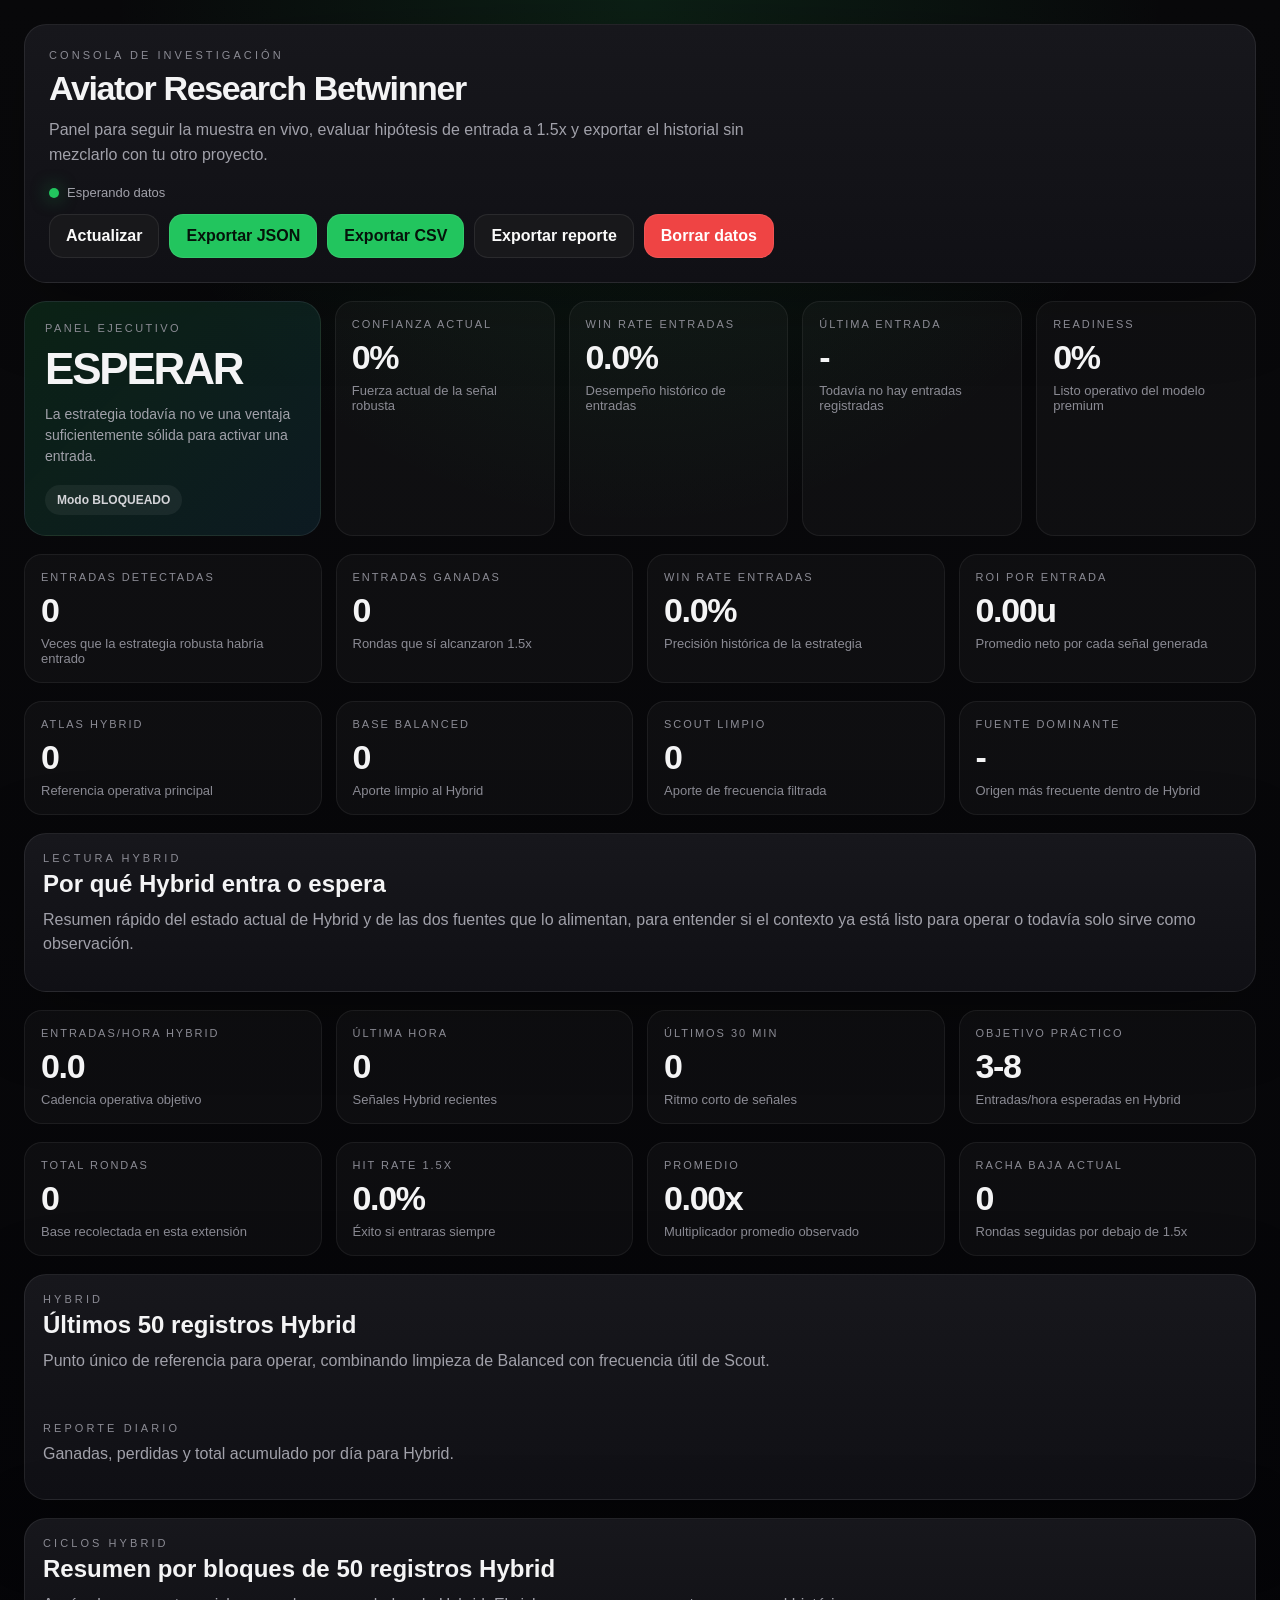
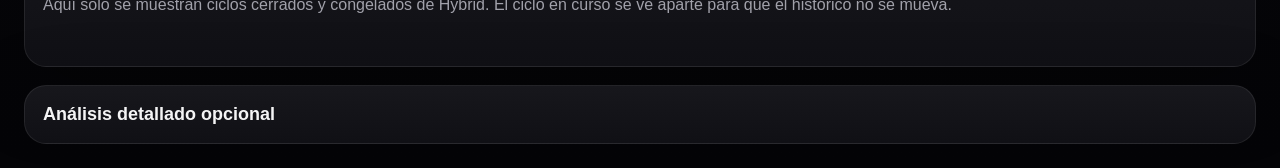
==== aviator-research-betwinner/chrome-extension/dashboard.html @ fe223f7b "Initial commit: Binance Futures trading system" ====
<!DOCTYPE html>
<html lang="es">
<head>
  <meta charset="UTF-8" />
  <meta name="viewport" content="width=device-width, initial-scale=1.0" />
  <title>Aviator Research Console</title>
  <style>
    * { box-sizing: border-box; }
    body { margin: 0; font-family: "Segoe UI", Arial, sans-serif; color: #f4f4f5; background: radial-gradient(circle at top, rgba(34,197,94,0.12), transparent 28%), linear-gradient(180deg, #09090b, #050508); }
    .shell { max-width: 1280px; margin: 0 auto; padding: 24px; display: grid; gap: 18px; }
    .hero, .panel { background: linear-gradient(180deg, #17171c, #101015); border: 1px solid rgba(255,255,255,0.08); border-radius: 22px; box-shadow: 0 20px 80px rgba(0,0,0,0.25); }
    .hero { padding: 24px; display: flex; justify-content: space-between; align-items: end; gap: 16px; flex-wrap: wrap; }
    .eyebrow { font-size: 11px; text-transform: uppercase; letter-spacing: 0.28em; color: #8b8b94; }
    h1, h2, h3, p { margin: 0; }
    h1 { margin-top: 8px; font-size: 34px; font-weight: 900; letter-spacing: -0.04em; }
    .muted { color: #a1a1aa; line-height: 1.55; }
    .hero-actions { display: flex; gap: 10px; flex-wrap: wrap; }
    button { border: 1px solid rgba(255,255,255,0.08); border-radius: 14px; padding: 12px 16px; font: inherit; font-weight: 700; cursor: pointer; transition: 0.2s ease; }
    button:hover { transform: translateY(-1px); }
    .primary { background: #22c55e; color: #05130a; }
    .secondary { background: #18181b; color: #fafafa; }
    .danger { background: #ef4444; color: white; }
    .grid-4 { display: grid; grid-template-columns: repeat(4, 1fr); gap: 14px; }
    .grid-2 { display: grid; grid-template-columns: 1.15fr 0.85fr; gap: 18px; }
    .exec-grid { display: grid; grid-template-columns: 1.35fr repeat(4, 1fr); gap: 14px; }
    .panel { padding: 18px; }
    .stat { padding: 16px; border-radius: 18px; background: rgba(255,255,255,0.03); border: 1px solid rgba(255,255,255,0.06); }
    .exec-main { padding: 20px; border-radius: 22px; background: linear-gradient(135deg, rgba(34,197,94,0.14), rgba(56,189,248,0.1)); border: 1px solid rgba(255,255,255,0.08); }
    .exec-kicker { font-size: 11px; text-transform: uppercase; letter-spacing: 0.22em; color: #8b8b94; }
    .exec-row { display: flex; justify-content: space-between; gap: 18px; align-items: end; flex-wrap: wrap; }
    .exec-title { font-size: 44px; font-weight: 900; letter-spacing: -0.05em; margin-top: 10px; }
    .exec-note { margin-top: 10px; color: #a1a1aa; font-size: 14px; max-width: 560px; line-height: 1.5; }
    .pill { display: inline-flex; align-items: center; gap: 8px; padding: 8px 12px; border-radius: 999px; background: rgba(255,255,255,0.06); color: #d4d4d8; font-size: 12px; font-weight: 700; }
    .label { font-size: 11px; text-transform: uppercase; letter-spacing: 0.18em; color: #8b8b94; }
    .value { font-size: 34px; font-weight: 900; margin-top: 8px; letter-spacing: -0.04em; }
    .sub { margin-top: 6px; color: #8b8b94; font-size: 13px; }
    .bars, .rules { display: grid; gap: 14px; margin-top: 16px; }
    .bar-track { margin-top: 6px; height: 12px; background: rgba(255,255,255,0.05); border-radius: 999px; overflow: hidden; }
    .bar-fill { height: 100%; border-radius: 999px; background: linear-gradient(90deg, #38bdf8, #22c55e); }
    .sparkline { display: flex; align-items: end; gap: 4px; height: 140px; padding: 10px 0 2px; }
    .sparkbar { flex: 1; min-width: 6px; border-radius: 6px 6px 2px 2px; background: linear-gradient(180deg, #38bdf8, #22c55e); opacity: 0.95; }
    .sparkbar.loss { background: linear-gradient(180deg, #fb7185, #ef4444); }
    .row { display: flex; justify-content: space-between; gap: 12px; align-items: center; }
    table { width: 100%; border-collapse: collapse; margin-top: 14px; }
    th, td { text-align: left; padding: 12px 10px; border-bottom: 1px solid rgba(255,255,255,0.06); font-size: 14px; }
    th { font-size: 11px; text-transform: uppercase; letter-spacing: 0.16em; color: #8b8b94; }
    .table-scroll { max-height: 620px; overflow: auto; margin-top: 14px; padding-right: 4px; }
    details.panel summary { list-style: none; cursor: pointer; font-weight: 800; font-size: 18px; }
    details.panel summary::-webkit-details-marker { display: none; }
    .detail-stack { display: grid; gap: 18px; margin-top: 18px; }
    .mono { font-family: ui-monospace, SFMono-Regular, Consolas, monospace; }
    .hit { color: #4ade80; font-weight: 700; }
    .miss { color: #f87171; font-weight: 700; }
    .good { color: #4ade80; }
    .bad { color: #f87171; }
    .warn { color: #facc15; }
    .status { display: inline-flex; gap: 8px; align-items: center; font-size: 13px; color: #a1a1aa; }
    .dot { width: 10px; height: 10px; border-radius: 999px; background: #22c55e; box-shadow: 0 0 18px rgba(34,197,94,0.6); }
    @media (max-width: 980px) { .grid-4, .grid-2, .exec-grid { grid-template-columns: 1fr; } .exec-title { font-size: 36px; } }
  </style>
</head>
<body>
  <main class="shell">
    <section class="hero">
      <div>
        <div class="eyebrow">Consola de investigación</div>
        <h1>Aviator Research Betwinner</h1>
        <p class="muted" style="margin-top:10px;max-width:760px;">Panel para seguir la muestra en vivo, evaluar hipótesis de entrada a 1.5x y exportar el historial sin mezclarlo con tu otro proyecto.</p>
      </div>
      <div>
        <div class="status"><span class="dot"></span><span id="live-status">Esperando datos</span></div>
        <div class="hero-actions" style="margin-top:12px;">
          <button class="secondary" id="refresh-btn">Actualizar</button>
          <button class="primary" id="export-json-btn">Exportar JSON</button>
          <button class="primary" id="export-csv-btn">Exportar CSV</button>
          <button class="secondary" id="export-report-btn">Exportar reporte</button>
          <button class="danger" id="clear-btn">Borrar datos</button>
        </div>
      </div>
    </section>
    <section class="exec-grid">
      <div class="exec-main">
        <div class="exec-kicker">Panel Ejecutivo</div>
        <div class="exec-row">
          <div>
            <div class="exec-title" id="exec-decision">ESPERAR</div>
            <div class="exec-note" id="exec-summary">La estrategia todavía no ve una ventaja suficientemente sólida para activar una entrada.</div>
          </div>
          <div style="text-align:right;">
            <div class="pill" id="exec-mode">Modo BLOQUEADO</div>
          </div>
        </div>
      </div>
      <div class="stat"><div class="label">Confianza actual</div><div class="value" id="exec-confidence">0%</div><div class="sub">Fuerza actual de la señal robusta</div></div>
      <div class="stat"><div class="label">Win rate entradas</div><div class="value" id="exec-win-rate">0.0%</div><div class="sub">Desempeño histórico de entradas</div></div>
      <div class="stat"><div class="label">Última entrada</div><div class="value" id="exec-last-result">-</div><div class="sub" id="exec-last-note">Todavía no hay entradas registradas</div></div>
      <div class="stat"><div class="label">Readiness</div><div class="value" id="exec-readiness">0%</div><div class="sub">Listo operativo del modelo premium</div></div>
    </section>
    <section class="grid-4">
      <div class="stat"><div class="label">Entradas detectadas</div><div class="value" id="entry-total">0</div><div class="sub">Veces que la estrategia robusta habría entrado</div></div>
      <div class="stat"><div class="label">Entradas ganadas</div><div class="value" id="entry-wins">0</div><div class="sub">Rondas que sí alcanzaron 1.5x</div></div>
      <div class="stat"><div class="label">Win rate entradas</div><div class="value" id="entry-win-rate">0.0%</div><div class="sub">Precisión histórica de la estrategia</div></div>
      <div class="stat"><div class="label">ROI por entrada</div><div class="value" id="entry-roi">0.00u</div><div class="sub">Promedio neto por cada señal generada</div></div>
    </section>
    <section class="grid-4">
      <div class="stat"><div class="label">Atlas Hybrid</div><div class="value" id="strict-total">0</div><div class="sub" id="strict-note">Referencia operativa principal</div></div>
      <div class="stat"><div class="label">Base Balanced</div><div class="value" id="balanced-total">0</div><div class="sub" id="balanced-note">Aporte limpio al Hybrid</div></div>
      <div class="stat"><div class="label">Scout limpio</div><div class="value" id="scout-total">0</div><div class="sub" id="scout-note">Aporte de frecuencia filtrada</div></div>
      <div class="stat"><div class="label">Fuente dominante</div><div class="value" id="best-mode">-</div><div class="sub" id="best-mode-note">Origen más frecuente dentro de Hybrid</div></div>
    </section>
    <section class="panel">
      <div class="eyebrow">Lectura Hybrid</div>
      <h2 style="margin-top:6px;">Por qué Hybrid entra o espera</h2>
      <p class="muted" style="margin-top:10px;">Resumen rápido del estado actual de Hybrid y de las dos fuentes que lo alimentan, para entender si el contexto ya está listo para operar o todavía solo sirve como observación.</p>
      <div class="grid-2" style="margin-top:16px;">
        <div id="mode-relationship-card"></div>
        <div id="mode-reasons-card"></div>
      </div>
    </section>
    <section class="grid-4">
      <div class="stat"><div class="label">Entradas/hora Hybrid</div><div class="value" id="scout-per-hour">0.0</div><div class="sub">Cadencia operativa objetivo</div></div>
      <div class="stat"><div class="label">Última hora</div><div class="value" id="scout-last-hour">0</div><div class="sub">Señales Hybrid recientes</div></div>
      <div class="stat"><div class="label">Últimos 30 min</div><div class="value" id="scout-last-30m">0</div><div class="sub">Ritmo corto de señales</div></div>
      <div class="stat"><div class="label">Objetivo práctico</div><div class="value">3-8</div><div class="sub">Entradas/hora esperadas en Hybrid</div></div>
    </section>
    <section class="grid-4">
      <div class="stat"><div class="label">Total rondas</div><div class="value" id="stat-total">0</div><div class="sub">Base recolectada en esta extensión</div></div>
      <div class="stat"><div class="label">Hit rate 1.5x</div><div class="value" id="stat-hit-rate">0.0%</div><div class="sub">Éxito si entraras siempre</div></div>
      <div class="stat"><div class="label">Promedio</div><div class="value" id="stat-avg">0.00x</div><div class="sub">Multiplicador promedio observado</div></div>
      <div class="stat"><div class="label">Racha baja actual</div><div class="value" id="stat-streak">0</div><div class="sub">Rondas seguidas por debajo de 1.5x</div></div>
    </section>
    <section class="panel"><div class="eyebrow">Hybrid</div><h2 style="margin-top:6px;">Últimos 50 registros Hybrid</h2><p class="muted" style="margin-top:10px;">Punto único de referencia para operar, combinando limpieza de Balanced con frecuencia útil de Scout.</p><div class="grid-4" id="scout-summary" style="margin-top:16px;"></div><div class="table-scroll" id="scout-table"></div><div class="eyebrow" style="margin-top:18px;">Reporte diario</div><p class="muted" style="margin-top:8px;">Ganadas, perdidas y total acumulado por día para Hybrid.</p><div class="table-scroll" style="max-height:300px;" id="scout-daily-table"></div></section>
    <section class="panel"><div class="eyebrow">Ciclos Hybrid</div><h2 style="margin-top:6px;">Resumen por bloques de 50 registros Hybrid</h2><p class="muted" style="margin-top:10px;">Aquí solo se muestran ciclos cerrados y congelados de Hybrid. El ciclo en curso se ve aparte para que el histórico no se mueva.</p><div class="grid-4" id="cycle-open-summary" style="margin-top:16px;"></div><div class="table-scroll" id="cycles-table"></div></section>
    <details class="panel">
      <summary>Análisis detallado opcional</summary>
      <div class="detail-stack">
        <section class="grid-2">
          <div class="panel"><div class="eyebrow">Balanced</div><h2 style="margin-top:6px;">Últimos 50 aportes Balanced</h2><p class="muted" style="margin-top:10px;">Entradas limpias que alimentan el Hybrid como base principal.</p><div class="grid-4" id="balanced-summary" style="margin-top:16px;"></div><div class="table-scroll" id="balanced-table"></div><div class="eyebrow" style="margin-top:18px;">Reporte diario</div><p class="muted" style="margin-top:8px;">Ganadas, perdidas y total acumulado por día para Balanced.</p><div class="table-scroll" style="max-height:300px;" id="balanced-daily-table"></div></div>
          <div class="panel"><div class="eyebrow">Scout limpio</div><h2 style="margin-top:6px;">Últimos 50 aportes Scout limpio</h2><p class="muted" style="margin-top:10px;">Exploración filtrada que solo entra al Hybrid cuando el contexto inmediato sigue limpio.</p><div class="grid-4" id="strict-summary" style="margin-top:16px;"></div><div class="table-scroll" id="strict-table"></div><div class="eyebrow" style="margin-top:18px;">Reporte diario</div><p class="muted" style="margin-top:8px;">Ganadas, perdidas y total acumulado por día para Scout limpio.</p><div class="table-scroll" style="max-height:300px;" id="strict-daily-table"></div></div>
        </section>
        <section class="grid-2"><div class="panel"><div class="eyebrow">Decisión actual</div><h2 style="margin-top:6px;">Momento estimado para entrada 1.5x</h2><div id="projection-card" style="margin-top:16px;"></div><div class="rules" id="projection-factors" style="margin-top:16px;"></div></div><div class="panel"><div class="eyebrow">Ejecución actual</div><h2 style="margin-top:6px;">Marco operativo y semáforo</h2><div id="strategy-card" style="margin-top:16px;"></div><div id="premium-card" style="margin-top:16px;"></div></div></section>
        <section class="grid-2"><div class="panel"><div class="eyebrow">Checklist</div><h2 style="margin-top:6px;">Condiciones antes de entrar</h2><div class="rules" id="strategy-checks"></div></div><div class="panel"><div class="eyebrow">Guardrails</div><h2 style="margin-top:6px;">Riesgos y validaciones</h2><div class="rules" id="guardrail-cards"></div></div></section>
        <section class="grid-2"><div class="panel"><div class="eyebrow">Validación</div><h2 style="margin-top:6px;">Robustez por bloques</h2><p class="muted" style="margin-top:10px;">Evalúa si la estrategia conserva calidad fuera de un solo tramo del histórico.</p><div id="validation-table"></div><div class="rules" id="robustness-cards" style="margin-top:16px;"></div></div><div class="panel"><div class="eyebrow">Contexto del mercado</div><h2 style="margin-top:6px;">Distribución y ventanas</h2><div class="bars" id="distribution-bars"></div><div class="rules" id="window-summary" style="margin-top:16px;"></div><div class="eyebrow" style="margin-top:20px;">Umbrales Atlas</div><h2 style="margin-top:6px;">Aprendizaje adaptativo actual</h2><div class="rules" id="atlas-thresholds" style="margin-top:16px;"></div></div></section>
        <section class="grid-2"><div class="panel"><div class="eyebrow">Auditoría</div><h2 style="margin-top:6px;">Diagnóstico de muestra y sobreajuste</h2><div id="audit-table"></div></div><div class="panel"><div class="eyebrow">Score bands</div><h2 style="margin-top:6px;">Rendimiento por bandas del score</h2><p class="muted" style="margin-top:10px;">Mide si los contextos con score alto realmente convierten mejor que los contextos medios o fríos.</p><div id="score-bands-table"></div></div></section>
        <section class="grid-2"><div class="panel"><div class="eyebrow">Walk-forward</div><h2 style="margin-top:6px;">Prueba fuera de muestra</h2><p class="muted" style="margin-top:10px;">Atlas se calibra en un tramo y luego se prueba en otro, para reducir sobreajuste sobre la misma muestra.</p><div id="walkforward-table"></div></div><div class="panel"><div class="eyebrow">Regímenes</div><h2 style="margin-top:6px;">Rendimiento por tipo de contexto</h2><p class="muted" style="margin-top:10px;">Mide dónde Atlas realmente rinde mejor y dónde conviene seguir bloqueando entradas.</p><div id="regime-table"></div></div></section>
        <section class="grid-2"><div class="panel"><div class="eyebrow">Equity Curve</div><h2 style="margin-top:6px;">Evolución del P&L de Atlas</h2><p class="muted" style="margin-top:10px;">Curva acumulada de las entradas aprobadas por Atlas, útil para ver ritmo, rachas y presión.</p><div id="equity-summary"></div><div id="equity-chart"></div></div><div class="panel"><div class="eyebrow">Resumen automático</div><h2 style="margin-top:6px;">Reporte ejecutivo de Atlas</h2><p class="muted" style="margin-top:10px;">Síntesis automática del estado actual del sistema, sus fortalezas y lo que todavía no convence.</p><div class="rules" id="report-cards"></div></div></section>
        <section class="grid-2"><div class="panel"><div class="eyebrow">Oportunidades recientes</div><h2 style="margin-top:6px;">Últimos contextos evaluados</h2><p class="muted" style="margin-top:10px;">Sirve para estudiar si el score realmente anticipa mejores entradas.</p><div id="opportunity-table"></div></div><div class="panel"><div class="eyebrow">Bitácora de estrategia</div><h2 style="margin-top:6px;">Últimas señales del modelo robusto</h2><p class="muted" style="margin-top:10px;">Aquí se ve cuándo la estrategia habría autorizado entrada y cómo terminó la ronda siguiente.</p><div id="strategy-log-table"></div></div></section>
        <section class="panel"><div class="eyebrow">Reglas experimentales</div><h2 style="margin-top:6px;">Evaluación de entradas a 1.5x</h2><p class="muted" style="margin-top:10px;">Cada regla se prueba sobre la muestra actual con una apuesta base de 1 unidad. Ganar suma +0.5u y perder resta -1u.</p><div id="rules-table"></div></section>
        <section class="panel"><div class="eyebrow">Bitácora</div><h2 style="margin-top:6px;">Últimas rondas capturadas</h2><div id="rounds-table"></div></section>
      </div>
    </details>
  </main>
  <script src="dashboard.js"></script>
</body>
</html>
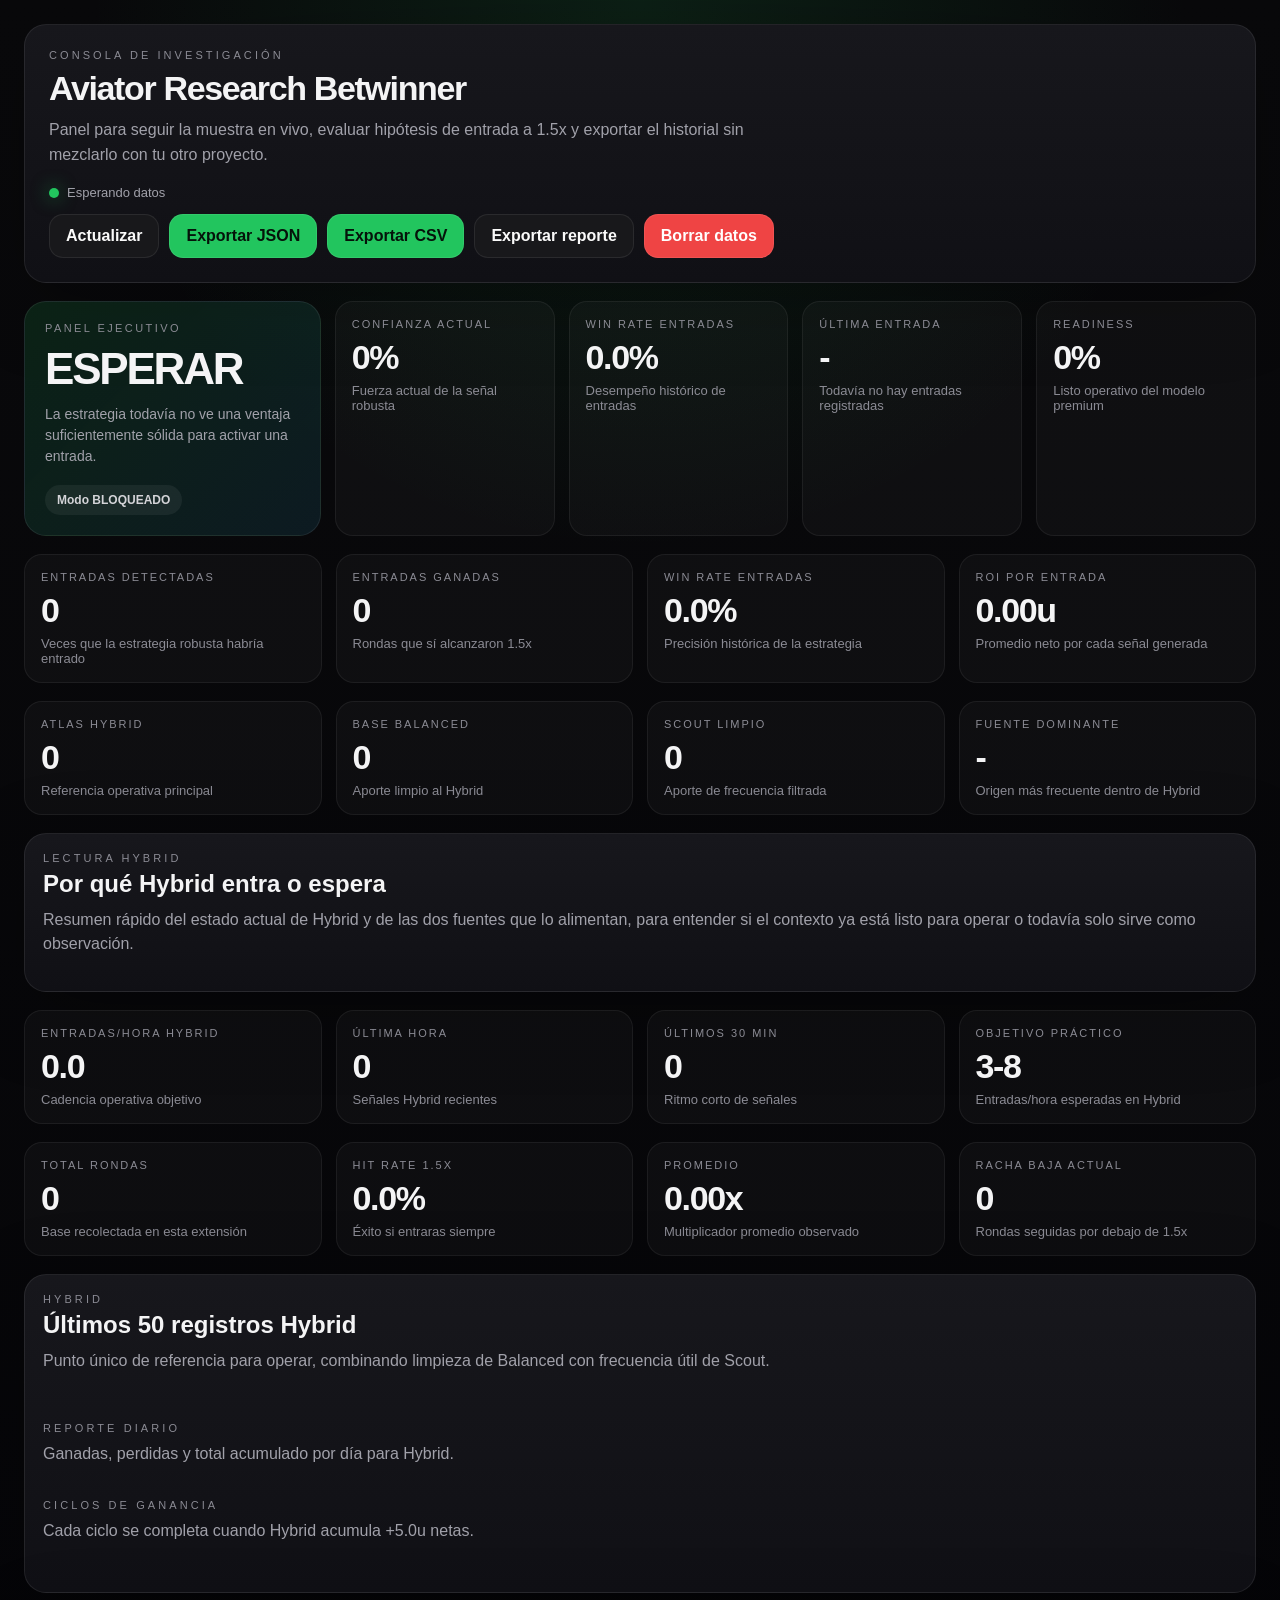
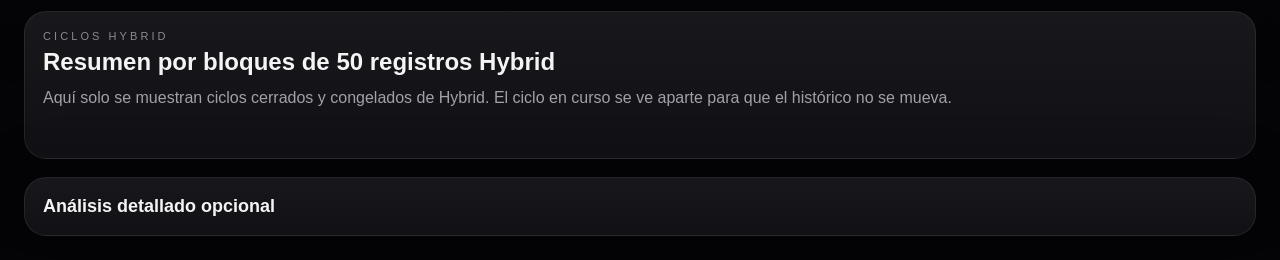
==== commit df6c3c26: "Increase signal frequency for active paper trading" ====
--- a/aviator-research-betwinner/chrome-extension/dashboard.html
+++ b/aviator-research-betwinner/chrome-extension/dashboard.html
@@ -129,7 +129,7 @@
       <div class="stat"><div class="label">Promedio</div><div class="value" id="stat-avg">0.00x</div><div class="sub">Multiplicador promedio observado</div></div>
       <div class="stat"><div class="label">Racha baja actual</div><div class="value" id="stat-streak">0</div><div class="sub">Rondas seguidas por debajo de 1.5x</div></div>
     </section>
-    <section class="panel"><div class="eyebrow">Hybrid</div><h2 style="margin-top:6px;">Últimos 50 registros Hybrid</h2><p class="muted" style="margin-top:10px;">Punto único de referencia para operar, combinando limpieza de Balanced con frecuencia útil de Scout.</p><div class="grid-4" id="scout-summary" style="margin-top:16px;"></div><div class="table-scroll" id="scout-table"></div><div class="eyebrow" style="margin-top:18px;">Reporte diario</div><p class="muted" style="margin-top:8px;">Ganadas, perdidas y total acumulado por día para Hybrid.</p><div class="table-scroll" style="max-height:300px;" id="scout-daily-table"></div></section>
+    <section class="panel"><div class="eyebrow">Hybrid</div><h2 style="margin-top:6px;">Últimos 50 registros Hybrid</h2><p class="muted" style="margin-top:10px;">Punto único de referencia para operar, combinando limpieza de Balanced con frecuencia útil de Scout.</p><div class="grid-4" id="scout-summary" style="margin-top:16px;"></div><div class="table-scroll" id="scout-table"></div><div class="eyebrow" style="margin-top:18px;">Reporte diario</div><p class="muted" style="margin-top:8px;">Ganadas, perdidas y total acumulado por día para Hybrid.</p><div class="table-scroll" style="max-height:300px;" id="scout-daily-table"></div><div class="eyebrow" style="margin-top:18px;">Ciclos de ganancia</div><p class="muted" style="margin-top:8px;">Cada ciclo se completa cuando Hybrid acumula +5.0u netas.</p><div class="grid-4" id="profit-cycle-current" style="margin-top:16px;"></div><div class="table-scroll" style="max-height:320px;" id="profit-cycles-table"></div></section>
     <section class="panel"><div class="eyebrow">Ciclos Hybrid</div><h2 style="margin-top:6px;">Resumen por bloques de 50 registros Hybrid</h2><p class="muted" style="margin-top:10px;">Aquí solo se muestran ciclos cerrados y congelados de Hybrid. El ciclo en curso se ve aparte para que el histórico no se mueva.</p><div class="grid-4" id="cycle-open-summary" style="margin-top:16px;"></div><div class="table-scroll" id="cycles-table"></div></section>
     <details class="panel">
       <summary>Análisis detallado opcional</summary>
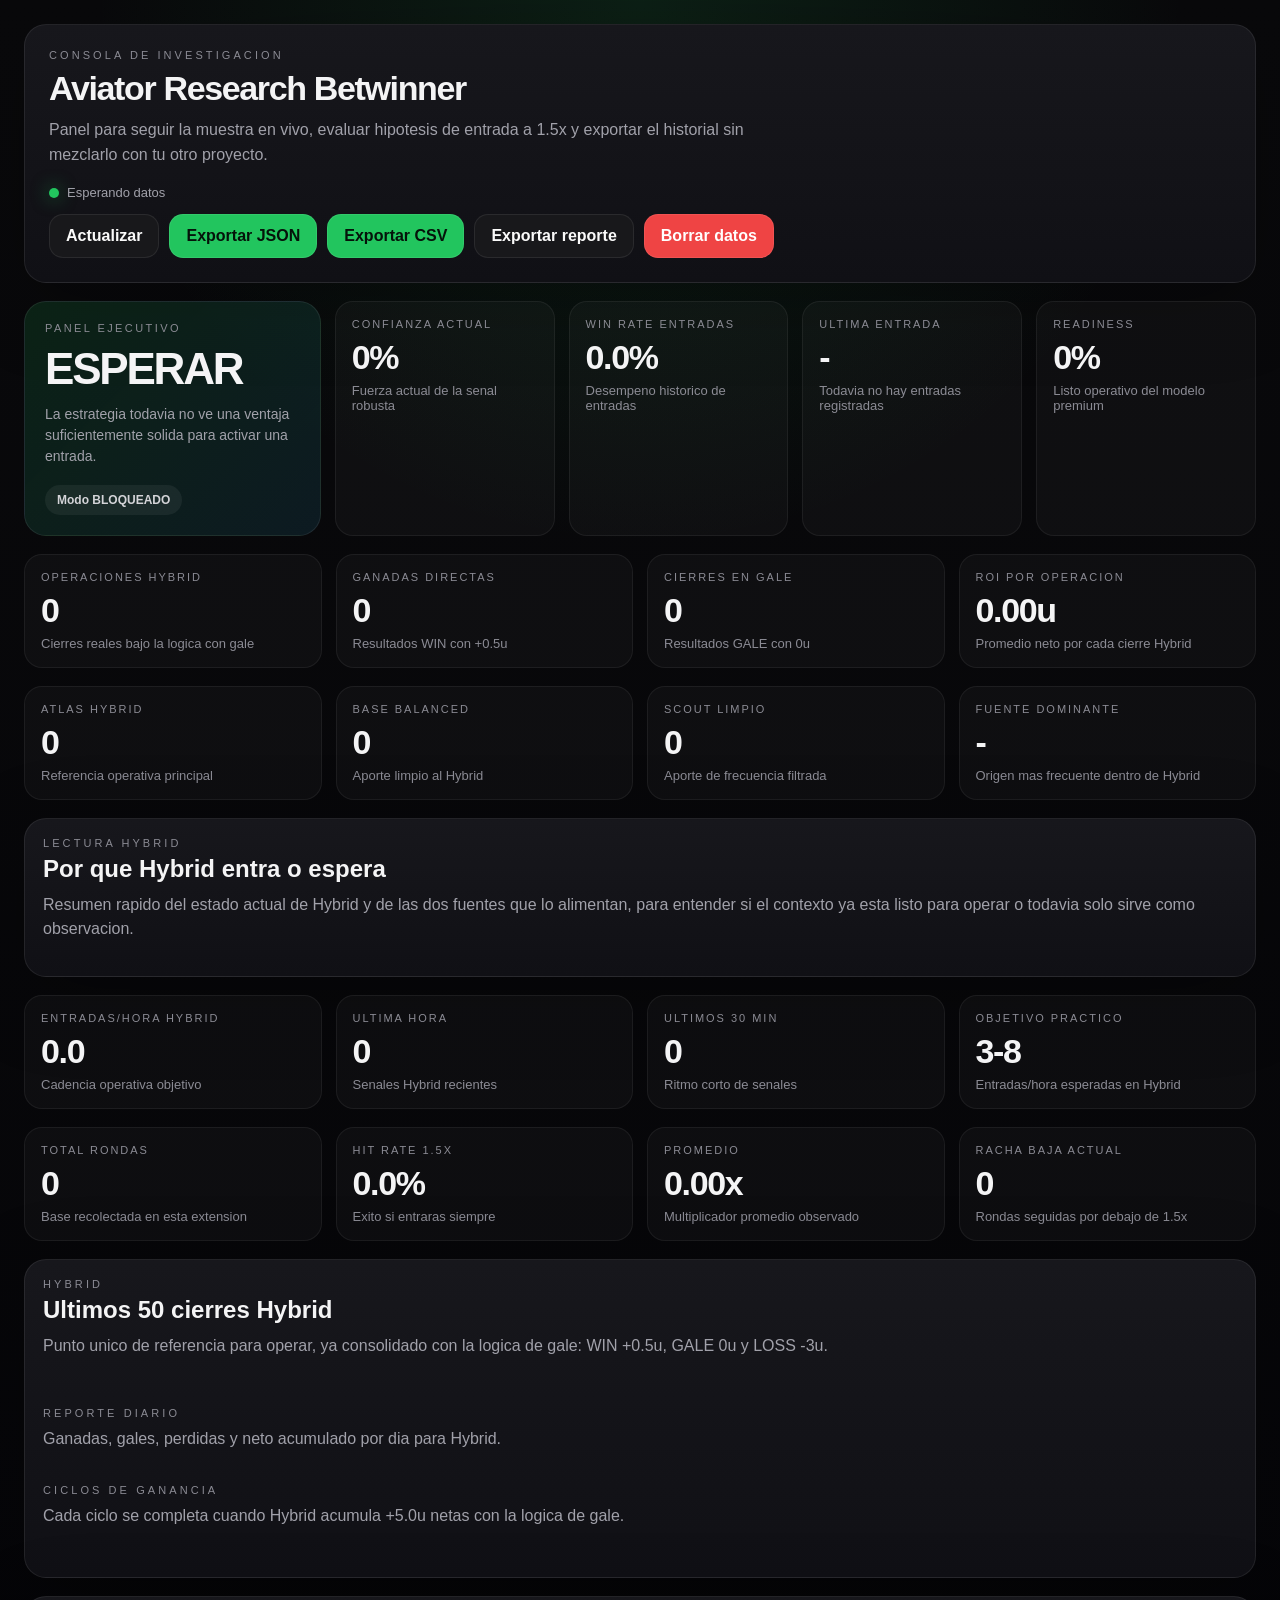
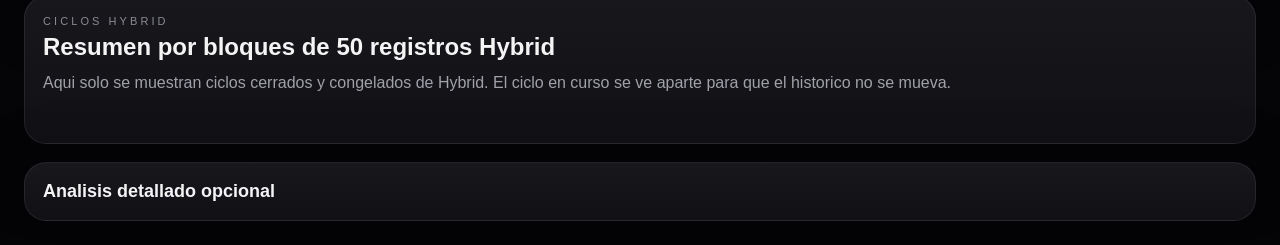
==== commit 703b144e: "Restore paper state on restart and sanitize symbols config" ====
--- a/aviator-research-betwinner/chrome-extension/dashboard.html
+++ b/aviator-research-betwinner/chrome-extension/dashboard.html
@@ -1,4 +1,4 @@
-<!DOCTYPE html>
+﻿<!DOCTYPE html>
 <html lang="es">
 <head>
   <meta charset="UTF-8" />
@@ -63,9 +63,9 @@
   <main class="shell">
     <section class="hero">
       <div>
-        <div class="eyebrow">Consola de investigación</div>
+        <div class="eyebrow">Consola de investigacion</div>
         <h1>Aviator Research Betwinner</h1>
-        <p class="muted" style="margin-top:10px;max-width:760px;">Panel para seguir la muestra en vivo, evaluar hipótesis de entrada a 1.5x y exportar el historial sin mezclarlo con tu otro proyecto.</p>
+        <p class="muted" style="margin-top:10px;max-width:760px;">Panel para seguir la muestra en vivo, evaluar hipotesis de entrada a 1.5x y exportar el historial sin mezclarlo con tu otro proyecto.</p>
       </div>
       <div>
         <div class="status"><span class="dot"></span><span id="live-status">Esperando datos</span></div>
@@ -84,34 +84,34 @@
         <div class="exec-row">
           <div>
             <div class="exec-title" id="exec-decision">ESPERAR</div>
-            <div class="exec-note" id="exec-summary">La estrategia todavía no ve una ventaja suficientemente sólida para activar una entrada.</div>
+            <div class="exec-note" id="exec-summary">La estrategia todavia no ve una ventaja suficientemente solida para activar una entrada.</div>
           </div>
           <div style="text-align:right;">
             <div class="pill" id="exec-mode">Modo BLOQUEADO</div>
           </div>
         </div>
       </div>
-      <div class="stat"><div class="label">Confianza actual</div><div class="value" id="exec-confidence">0%</div><div class="sub">Fuerza actual de la señal robusta</div></div>
-      <div class="stat"><div class="label">Win rate entradas</div><div class="value" id="exec-win-rate">0.0%</div><div class="sub">Desempeño histórico de entradas</div></div>
-      <div class="stat"><div class="label">Última entrada</div><div class="value" id="exec-last-result">-</div><div class="sub" id="exec-last-note">Todavía no hay entradas registradas</div></div>
+      <div class="stat"><div class="label">Confianza actual</div><div class="value" id="exec-confidence">0%</div><div class="sub">Fuerza actual de la senal robusta</div></div>
+      <div class="stat"><div class="label">Win rate entradas</div><div class="value" id="exec-win-rate">0.0%</div><div class="sub">Desempeno historico de entradas</div></div>
+      <div class="stat"><div class="label">Ultima entrada</div><div class="value" id="exec-last-result">-</div><div class="sub" id="exec-last-note">Todavia no hay entradas registradas</div></div>
       <div class="stat"><div class="label">Readiness</div><div class="value" id="exec-readiness">0%</div><div class="sub">Listo operativo del modelo premium</div></div>
     </section>
     <section class="grid-4">
-      <div class="stat"><div class="label">Entradas detectadas</div><div class="value" id="entry-total">0</div><div class="sub">Veces que la estrategia robusta habría entrado</div></div>
-      <div class="stat"><div class="label">Entradas ganadas</div><div class="value" id="entry-wins">0</div><div class="sub">Rondas que sí alcanzaron 1.5x</div></div>
-      <div class="stat"><div class="label">Win rate entradas</div><div class="value" id="entry-win-rate">0.0%</div><div class="sub">Precisión histórica de la estrategia</div></div>
-      <div class="stat"><div class="label">ROI por entrada</div><div class="value" id="entry-roi">0.00u</div><div class="sub">Promedio neto por cada señal generada</div></div>
+      <div class="stat"><div class="label">Operaciones Hybrid</div><div class="value" id="entry-total">0</div><div class="sub">Cierres reales bajo la logica con gale</div></div>
+      <div class="stat"><div class="label">Ganadas directas</div><div class="value" id="entry-wins">0</div><div class="sub">Resultados WIN con +0.5u</div></div>
+      <div class="stat"><div class="label">Cierres en gale</div><div class="value" id="entry-win-rate">0</div><div class="sub">Resultados GALE con 0u</div></div>
+      <div class="stat"><div class="label">ROI por operacion</div><div class="value" id="entry-roi">0.00u</div><div class="sub">Promedio neto por cada cierre Hybrid</div></div>
     </section>
     <section class="grid-4">
       <div class="stat"><div class="label">Atlas Hybrid</div><div class="value" id="strict-total">0</div><div class="sub" id="strict-note">Referencia operativa principal</div></div>
       <div class="stat"><div class="label">Base Balanced</div><div class="value" id="balanced-total">0</div><div class="sub" id="balanced-note">Aporte limpio al Hybrid</div></div>
       <div class="stat"><div class="label">Scout limpio</div><div class="value" id="scout-total">0</div><div class="sub" id="scout-note">Aporte de frecuencia filtrada</div></div>
-      <div class="stat"><div class="label">Fuente dominante</div><div class="value" id="best-mode">-</div><div class="sub" id="best-mode-note">Origen más frecuente dentro de Hybrid</div></div>
+      <div class="stat"><div class="label">Fuente dominante</div><div class="value" id="best-mode">-</div><div class="sub" id="best-mode-note">Origen mas frecuente dentro de Hybrid</div></div>
     </section>
     <section class="panel">
       <div class="eyebrow">Lectura Hybrid</div>
-      <h2 style="margin-top:6px;">Por qué Hybrid entra o espera</h2>
-      <p class="muted" style="margin-top:10px;">Resumen rápido del estado actual de Hybrid y de las dos fuentes que lo alimentan, para entender si el contexto ya está listo para operar o todavía solo sirve como observación.</p>
+      <h2 style="margin-top:6px;">Por que Hybrid entra o espera</h2>
+      <p class="muted" style="margin-top:10px;">Resumen rapido del estado actual de Hybrid y de las dos fuentes que lo alimentan, para entender si el contexto ya esta listo para operar o todavia solo sirve como observacion.</p>
       <div class="grid-2" style="margin-top:16px;">
         <div id="mode-relationship-card"></div>
         <div id="mode-reasons-card"></div>
@@ -119,37 +119,38 @@
     </section>
     <section class="grid-4">
       <div class="stat"><div class="label">Entradas/hora Hybrid</div><div class="value" id="scout-per-hour">0.0</div><div class="sub">Cadencia operativa objetivo</div></div>
-      <div class="stat"><div class="label">Última hora</div><div class="value" id="scout-last-hour">0</div><div class="sub">Señales Hybrid recientes</div></div>
-      <div class="stat"><div class="label">Últimos 30 min</div><div class="value" id="scout-last-30m">0</div><div class="sub">Ritmo corto de señales</div></div>
-      <div class="stat"><div class="label">Objetivo práctico</div><div class="value">3-8</div><div class="sub">Entradas/hora esperadas en Hybrid</div></div>
+      <div class="stat"><div class="label">Ultima hora</div><div class="value" id="scout-last-hour">0</div><div class="sub">Senales Hybrid recientes</div></div>
+      <div class="stat"><div class="label">Ultimos 30 min</div><div class="value" id="scout-last-30m">0</div><div class="sub">Ritmo corto de senales</div></div>
+      <div class="stat"><div class="label">Objetivo practico</div><div class="value">3-8</div><div class="sub">Entradas/hora esperadas en Hybrid</div></div>
     </section>
     <section class="grid-4">
-      <div class="stat"><div class="label">Total rondas</div><div class="value" id="stat-total">0</div><div class="sub">Base recolectada en esta extensión</div></div>
-      <div class="stat"><div class="label">Hit rate 1.5x</div><div class="value" id="stat-hit-rate">0.0%</div><div class="sub">Éxito si entraras siempre</div></div>
+      <div class="stat"><div class="label">Total rondas</div><div class="value" id="stat-total">0</div><div class="sub">Base recolectada en esta extension</div></div>
+      <div class="stat"><div class="label">Hit rate 1.5x</div><div class="value" id="stat-hit-rate">0.0%</div><div class="sub">Exito si entraras siempre</div></div>
       <div class="stat"><div class="label">Promedio</div><div class="value" id="stat-avg">0.00x</div><div class="sub">Multiplicador promedio observado</div></div>
       <div class="stat"><div class="label">Racha baja actual</div><div class="value" id="stat-streak">0</div><div class="sub">Rondas seguidas por debajo de 1.5x</div></div>
     </section>
-    <section class="panel"><div class="eyebrow">Hybrid</div><h2 style="margin-top:6px;">Últimos 50 registros Hybrid</h2><p class="muted" style="margin-top:10px;">Punto único de referencia para operar, combinando limpieza de Balanced con frecuencia útil de Scout.</p><div class="grid-4" id="scout-summary" style="margin-top:16px;"></div><div class="table-scroll" id="scout-table"></div><div class="eyebrow" style="margin-top:18px;">Reporte diario</div><p class="muted" style="margin-top:8px;">Ganadas, perdidas y total acumulado por día para Hybrid.</p><div class="table-scroll" style="max-height:300px;" id="scout-daily-table"></div><div class="eyebrow" style="margin-top:18px;">Ciclos de ganancia</div><p class="muted" style="margin-top:8px;">Cada ciclo se completa cuando Hybrid acumula +5.0u netas.</p><div class="grid-4" id="profit-cycle-current" style="margin-top:16px;"></div><div class="table-scroll" style="max-height:320px;" id="profit-cycles-table"></div></section>
-    <section class="panel"><div class="eyebrow">Ciclos Hybrid</div><h2 style="margin-top:6px;">Resumen por bloques de 50 registros Hybrid</h2><p class="muted" style="margin-top:10px;">Aquí solo se muestran ciclos cerrados y congelados de Hybrid. El ciclo en curso se ve aparte para que el histórico no se mueva.</p><div class="grid-4" id="cycle-open-summary" style="margin-top:16px;"></div><div class="table-scroll" id="cycles-table"></div></section>
+    <section class="panel"><div class="eyebrow">Hybrid</div><h2 style="margin-top:6px;">Ultimos 50 cierres Hybrid</h2><p class="muted" style="margin-top:10px;">Punto unico de referencia para operar, ya consolidado con la logica de gale: WIN +0.5u, GALE 0u y LOSS -3u.</p><div class="grid-4" id="scout-summary" style="margin-top:16px;"></div><div class="table-scroll" id="scout-table"></div><div class="eyebrow" style="margin-top:18px;">Reporte diario</div><p class="muted" style="margin-top:8px;">Ganadas, gales, perdidas y neto acumulado por dia para Hybrid.</p><div class="table-scroll" style="max-height:300px;" id="scout-daily-table"></div><div class="eyebrow" style="margin-top:18px;">Ciclos de ganancia</div><p class="muted" style="margin-top:8px;">Cada ciclo se completa cuando Hybrid acumula +5.0u netas con la logica de gale.</p><div class="grid-4" id="profit-cycle-current" style="margin-top:16px;"></div><div class="table-scroll" style="max-height:320px;" id="profit-cycles-table"></div></section>
+    <section class="panel"><div class="eyebrow">Ciclos Hybrid</div><h2 style="margin-top:6px;">Resumen por bloques de 50 registros Hybrid</h2><p class="muted" style="margin-top:10px;">Aqui solo se muestran ciclos cerrados y congelados de Hybrid. El ciclo en curso se ve aparte para que el historico no se mueva.</p><div class="grid-4" id="cycle-open-summary" style="margin-top:16px;"></div><div class="table-scroll" id="cycles-table"></div></section>
     <details class="panel">
-      <summary>Análisis detallado opcional</summary>
+      <summary>Analisis detallado opcional</summary>
       <div class="detail-stack">
         <section class="grid-2">
-          <div class="panel"><div class="eyebrow">Balanced</div><h2 style="margin-top:6px;">Últimos 50 aportes Balanced</h2><p class="muted" style="margin-top:10px;">Entradas limpias que alimentan el Hybrid como base principal.</p><div class="grid-4" id="balanced-summary" style="margin-top:16px;"></div><div class="table-scroll" id="balanced-table"></div><div class="eyebrow" style="margin-top:18px;">Reporte diario</div><p class="muted" style="margin-top:8px;">Ganadas, perdidas y total acumulado por día para Balanced.</p><div class="table-scroll" style="max-height:300px;" id="balanced-daily-table"></div></div>
-          <div class="panel"><div class="eyebrow">Scout limpio</div><h2 style="margin-top:6px;">Últimos 50 aportes Scout limpio</h2><p class="muted" style="margin-top:10px;">Exploración filtrada que solo entra al Hybrid cuando el contexto inmediato sigue limpio.</p><div class="grid-4" id="strict-summary" style="margin-top:16px;"></div><div class="table-scroll" id="strict-table"></div><div class="eyebrow" style="margin-top:18px;">Reporte diario</div><p class="muted" style="margin-top:8px;">Ganadas, perdidas y total acumulado por día para Scout limpio.</p><div class="table-scroll" style="max-height:300px;" id="strict-daily-table"></div></div>
+          <div class="panel"><div class="eyebrow">Balanced</div><h2 style="margin-top:6px;">Ultimos 50 aportes Balanced</h2><p class="muted" style="margin-top:10px;">Entradas limpias que alimentan el Hybrid como base principal.</p><div class="grid-4" id="balanced-summary" style="margin-top:16px;"></div><div class="table-scroll" id="balanced-table"></div><div class="eyebrow" style="margin-top:18px;">Reporte diario</div><p class="muted" style="margin-top:8px;">Ganadas, perdidas y total acumulado por dia para Balanced.</p><div class="table-scroll" style="max-height:300px;" id="balanced-daily-table"></div></div>
+          <div class="panel"><div class="eyebrow">Scout limpio</div><h2 style="margin-top:6px;">Ultimos 50 aportes Scout limpio</h2><p class="muted" style="margin-top:10px;">Exploracion filtrada que solo entra al Hybrid cuando el contexto inmediato sigue limpio.</p><div class="grid-4" id="strict-summary" style="margin-top:16px;"></div><div class="table-scroll" id="strict-table"></div><div class="eyebrow" style="margin-top:18px;">Reporte diario</div><p class="muted" style="margin-top:8px;">Ganadas, perdidas y total acumulado por dia para Scout limpio.</p><div class="table-scroll" style="max-height:300px;" id="strict-daily-table"></div></div>
         </section>
-        <section class="grid-2"><div class="panel"><div class="eyebrow">Decisión actual</div><h2 style="margin-top:6px;">Momento estimado para entrada 1.5x</h2><div id="projection-card" style="margin-top:16px;"></div><div class="rules" id="projection-factors" style="margin-top:16px;"></div></div><div class="panel"><div class="eyebrow">Ejecución actual</div><h2 style="margin-top:6px;">Marco operativo y semáforo</h2><div id="strategy-card" style="margin-top:16px;"></div><div id="premium-card" style="margin-top:16px;"></div></div></section>
+        <section class="grid-2"><div class="panel"><div class="eyebrow">Decision actual</div><h2 style="margin-top:6px;">Momento estimado para entrada 1.5x</h2><div id="projection-card" style="margin-top:16px;"></div><div class="rules" id="projection-factors" style="margin-top:16px;"></div></div><div class="panel"><div class="eyebrow">Ejecucion actual</div><h2 style="margin-top:6px;">Marco operativo y semaforo</h2><div id="strategy-card" style="margin-top:16px;"></div><div id="premium-card" style="margin-top:16px;"></div></div></section>
         <section class="grid-2"><div class="panel"><div class="eyebrow">Checklist</div><h2 style="margin-top:6px;">Condiciones antes de entrar</h2><div class="rules" id="strategy-checks"></div></div><div class="panel"><div class="eyebrow">Guardrails</div><h2 style="margin-top:6px;">Riesgos y validaciones</h2><div class="rules" id="guardrail-cards"></div></div></section>
-        <section class="grid-2"><div class="panel"><div class="eyebrow">Validación</div><h2 style="margin-top:6px;">Robustez por bloques</h2><p class="muted" style="margin-top:10px;">Evalúa si la estrategia conserva calidad fuera de un solo tramo del histórico.</p><div id="validation-table"></div><div class="rules" id="robustness-cards" style="margin-top:16px;"></div></div><div class="panel"><div class="eyebrow">Contexto del mercado</div><h2 style="margin-top:6px;">Distribución y ventanas</h2><div class="bars" id="distribution-bars"></div><div class="rules" id="window-summary" style="margin-top:16px;"></div><div class="eyebrow" style="margin-top:20px;">Umbrales Atlas</div><h2 style="margin-top:6px;">Aprendizaje adaptativo actual</h2><div class="rules" id="atlas-thresholds" style="margin-top:16px;"></div></div></section>
-        <section class="grid-2"><div class="panel"><div class="eyebrow">Auditoría</div><h2 style="margin-top:6px;">Diagnóstico de muestra y sobreajuste</h2><div id="audit-table"></div></div><div class="panel"><div class="eyebrow">Score bands</div><h2 style="margin-top:6px;">Rendimiento por bandas del score</h2><p class="muted" style="margin-top:10px;">Mide si los contextos con score alto realmente convierten mejor que los contextos medios o fríos.</p><div id="score-bands-table"></div></div></section>
-        <section class="grid-2"><div class="panel"><div class="eyebrow">Walk-forward</div><h2 style="margin-top:6px;">Prueba fuera de muestra</h2><p class="muted" style="margin-top:10px;">Atlas se calibra en un tramo y luego se prueba en otro, para reducir sobreajuste sobre la misma muestra.</p><div id="walkforward-table"></div></div><div class="panel"><div class="eyebrow">Regímenes</div><h2 style="margin-top:6px;">Rendimiento por tipo de contexto</h2><p class="muted" style="margin-top:10px;">Mide dónde Atlas realmente rinde mejor y dónde conviene seguir bloqueando entradas.</p><div id="regime-table"></div></div></section>
-        <section class="grid-2"><div class="panel"><div class="eyebrow">Equity Curve</div><h2 style="margin-top:6px;">Evolución del P&L de Atlas</h2><p class="muted" style="margin-top:10px;">Curva acumulada de las entradas aprobadas por Atlas, útil para ver ritmo, rachas y presión.</p><div id="equity-summary"></div><div id="equity-chart"></div></div><div class="panel"><div class="eyebrow">Resumen automático</div><h2 style="margin-top:6px;">Reporte ejecutivo de Atlas</h2><p class="muted" style="margin-top:10px;">Síntesis automática del estado actual del sistema, sus fortalezas y lo que todavía no convence.</p><div class="rules" id="report-cards"></div></div></section>
-        <section class="grid-2"><div class="panel"><div class="eyebrow">Oportunidades recientes</div><h2 style="margin-top:6px;">Últimos contextos evaluados</h2><p class="muted" style="margin-top:10px;">Sirve para estudiar si el score realmente anticipa mejores entradas.</p><div id="opportunity-table"></div></div><div class="panel"><div class="eyebrow">Bitácora de estrategia</div><h2 style="margin-top:6px;">Últimas señales del modelo robusto</h2><p class="muted" style="margin-top:10px;">Aquí se ve cuándo la estrategia habría autorizado entrada y cómo terminó la ronda siguiente.</p><div id="strategy-log-table"></div></div></section>
-        <section class="panel"><div class="eyebrow">Reglas experimentales</div><h2 style="margin-top:6px;">Evaluación de entradas a 1.5x</h2><p class="muted" style="margin-top:10px;">Cada regla se prueba sobre la muestra actual con una apuesta base de 1 unidad. Ganar suma +0.5u y perder resta -1u.</p><div id="rules-table"></div></section>
-        <section class="panel"><div class="eyebrow">Bitácora</div><h2 style="margin-top:6px;">Últimas rondas capturadas</h2><div id="rounds-table"></div></section>
+        <section class="grid-2"><div class="panel"><div class="eyebrow">ValidaciÃ³n</div><h2 style="margin-top:6px;">Robustez por bloques</h2><p class="muted" style="margin-top:10px;">EvalÃºa si la estrategia conserva calidad fuera de un solo tramo del histÃ³rico.</p><div id="validation-table"></div><div class="rules" id="robustness-cards" style="margin-top:16px;"></div></div><div class="panel"><div class="eyebrow">Contexto del mercado</div><h2 style="margin-top:6px;">DistribuciÃ³n y ventanas</h2><div class="bars" id="distribution-bars"></div><div class="rules" id="window-summary" style="margin-top:16px;"></div><div class="eyebrow" style="margin-top:20px;">Umbrales Atlas</div><h2 style="margin-top:6px;">Aprendizaje adaptativo actual</h2><div class="rules" id="atlas-thresholds" style="margin-top:16px;"></div></div></section>
+        <section class="grid-2"><div class="panel"><div class="eyebrow">AuditorÃ­a</div><h2 style="margin-top:6px;">DiagnÃ³stico de muestra y sobreajuste</h2><div id="audit-table"></div></div><div class="panel"><div class="eyebrow">Score bands</div><h2 style="margin-top:6px;">Rendimiento por bandas del score</h2><p class="muted" style="margin-top:10px;">Mide si los contextos con score alto realmente convierten mejor que los contextos medios o frÃ­os.</p><div id="score-bands-table"></div></div></section>
+        <section class="grid-2"><div class="panel"><div class="eyebrow">Walk-forward</div><h2 style="margin-top:6px;">Prueba fuera de muestra</h2><p class="muted" style="margin-top:10px;">Atlas se calibra en un tramo y luego se prueba en otro, para reducir sobreajuste sobre la misma muestra.</p><div id="walkforward-table"></div></div><div class="panel"><div class="eyebrow">RegÃ­menes</div><h2 style="margin-top:6px;">Rendimiento por tipo de contexto</h2><p class="muted" style="margin-top:10px;">Mide dÃ³nde Atlas realmente rinde mejor y dÃ³nde conviene seguir bloqueando entradas.</p><div id="regime-table"></div></div></section>
+        <section class="grid-2"><div class="panel"><div class="eyebrow">Equity Curve</div><h2 style="margin-top:6px;">EvoluciÃ³n del P&L de Atlas</h2><p class="muted" style="margin-top:10px;">Curva acumulada de las entradas aprobadas por Atlas, Ãºtil para ver ritmo, rachas y presiÃ³n.</p><div id="equity-summary"></div><div id="equity-chart"></div></div><div class="panel"><div class="eyebrow">Resumen automÃ¡tico</div><h2 style="margin-top:6px;">Reporte ejecutivo de Atlas</h2><p class="muted" style="margin-top:10px;">SÃ­ntesis automÃ¡tica del estado actual del sistema, sus fortalezas y lo que todavÃ­a no convence.</p><div class="rules" id="report-cards"></div></div></section>
+        <section class="grid-2"><div class="panel"><div class="eyebrow">Oportunidades recientes</div><h2 style="margin-top:6px;">Ãšltimos contextos evaluados</h2><p class="muted" style="margin-top:10px;">Sirve para estudiar si el score realmente anticipa mejores entradas.</p><div id="opportunity-table"></div></div><div class="panel"><div class="eyebrow">BitÃ¡cora de estrategia</div><h2 style="margin-top:6px;">Ãšltimas seÃ±ales del modelo robusto</h2><p class="muted" style="margin-top:10px;">AquÃ­ se ve cuÃ¡ndo la estrategia habrÃ­a autorizado entrada y cÃ³mo terminÃ³ la ronda siguiente.</p><div id="strategy-log-table"></div></div></section>
+        <section class="panel"><div class="eyebrow">Reglas experimentales</div><h2 style="margin-top:6px;">EvaluaciÃ³n de entradas a 1.5x</h2><p class="muted" style="margin-top:10px;">Cada regla se prueba sobre la muestra actual con una apuesta base de 1 unidad. Ganar suma +0.5u y perder resta -1u.</p><div id="rules-table"></div></section>
+        <section class="panel"><div class="eyebrow">BitÃ¡cora</div><h2 style="margin-top:6px;">Ãšltimas rondas capturadas</h2><div id="rounds-table"></div></section>
       </div>
     </details>
   </main>
   <script src="dashboard.js"></script>
 </body>
 </html>
+
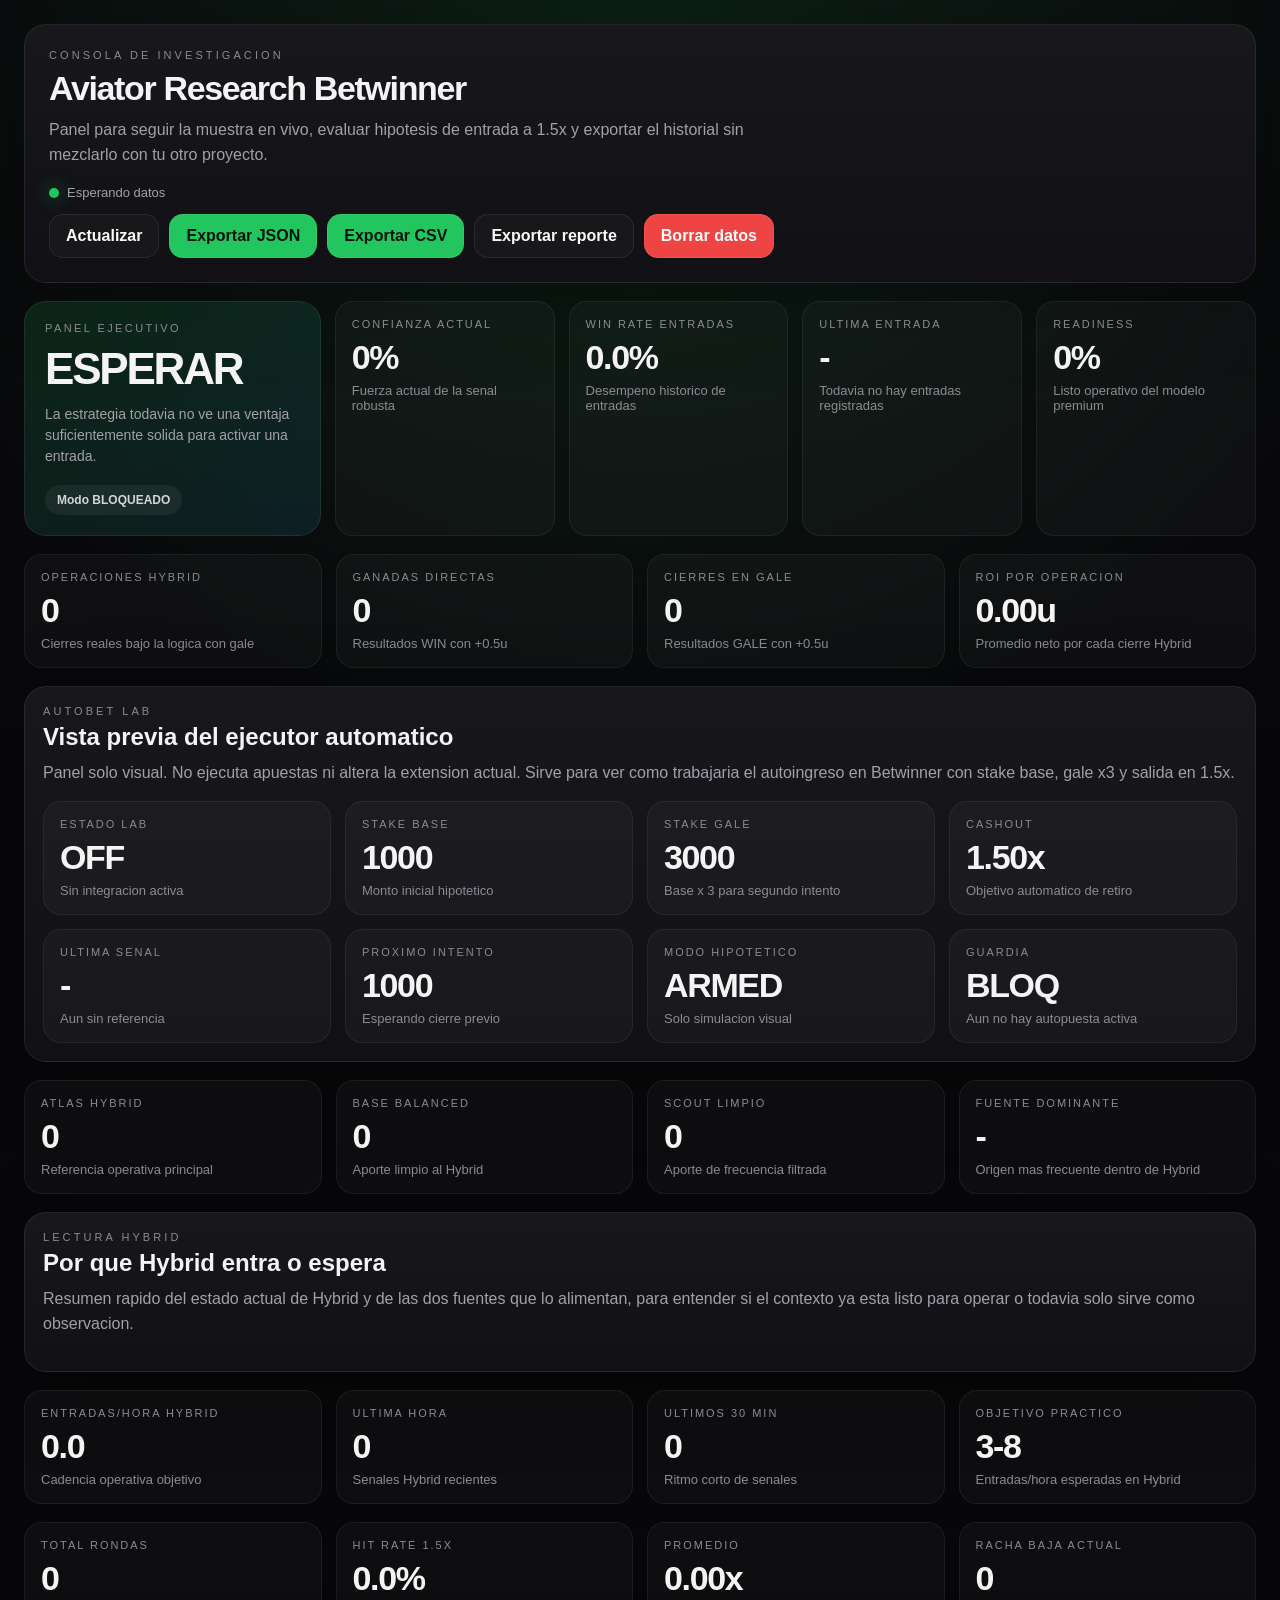
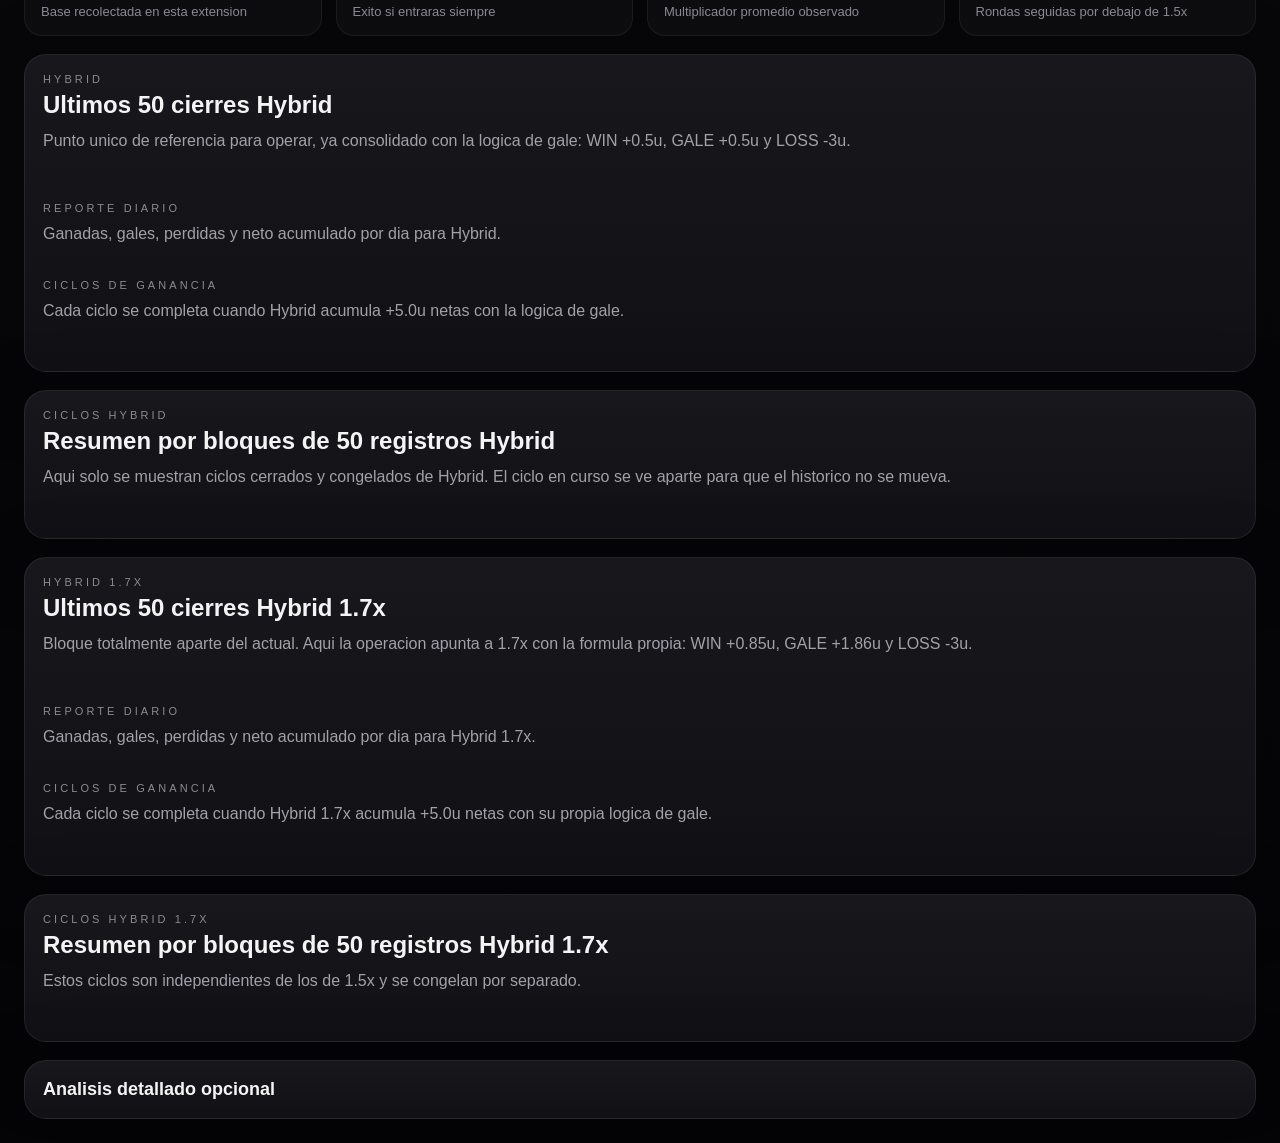
==== commit 455dd529: "Throttle entry frequency with cooldown and hourly cap" ====
--- a/aviator-research-betwinner/chrome-extension/dashboard.html
+++ b/aviator-research-betwinner/chrome-extension/dashboard.html
@@ -99,8 +99,25 @@
     <section class="grid-4">
       <div class="stat"><div class="label">Operaciones Hybrid</div><div class="value" id="entry-total">0</div><div class="sub">Cierres reales bajo la logica con gale</div></div>
       <div class="stat"><div class="label">Ganadas directas</div><div class="value" id="entry-wins">0</div><div class="sub">Resultados WIN con +0.5u</div></div>
-      <div class="stat"><div class="label">Cierres en gale</div><div class="value" id="entry-win-rate">0</div><div class="sub">Resultados GALE con 0u</div></div>
+      <div class="stat"><div class="label">Cierres en gale</div><div class="value" id="entry-win-rate">0</div><div class="sub">Resultados GALE con +0.5u</div></div>
       <div class="stat"><div class="label">ROI por operacion</div><div class="value" id="entry-roi">0.00u</div><div class="sub">Promedio neto por cada cierre Hybrid</div></div>
+    </section>
+    <section class="panel">
+      <div class="eyebrow">AutoBet Lab</div>
+      <h2 style="margin-top:6px;">Vista previa del ejecutor automatico</h2>
+      <p class="muted" style="margin-top:10px;">Panel solo visual. No ejecuta apuestas ni altera la extension actual. Sirve para ver como trabajaria el autoingreso en Betwinner con stake base, gale x3 y salida en 1.5x.</p>
+      <div class="grid-4" style="margin-top:16px;">
+        <div class="stat"><div class="label">Estado Lab</div><div class="value" id="autobet-status">OFF</div><div class="sub" id="autobet-status-note">Sin integracion activa</div></div>
+        <div class="stat"><div class="label">Stake base</div><div class="value" id="autobet-base-stake">1000</div><div class="sub">Monto inicial hipotetico</div></div>
+        <div class="stat"><div class="label">Stake gale</div><div class="value" id="autobet-gale-stake">3000</div><div class="sub">Base x 3 para segundo intento</div></div>
+        <div class="stat"><div class="label">Cashout</div><div class="value" id="autobet-cashout">1.50x</div><div class="sub">Objetivo automatico de retiro</div></div>
+      </div>
+      <div class="grid-4" style="margin-top:14px;">
+        <div class="stat"><div class="label">Ultima senal</div><div class="value" id="autobet-last-signal">-</div><div class="sub" id="autobet-last-signal-note">Aun sin referencia</div></div>
+        <div class="stat"><div class="label">Proximo intento</div><div class="value" id="autobet-next-stake">1000</div><div class="sub" id="autobet-next-stake-note">Esperando cierre previo</div></div>
+        <div class="stat"><div class="label">Modo hipotetico</div><div class="value" id="autobet-mode">ARMED</div><div class="sub">Solo simulacion visual</div></div>
+        <div class="stat"><div class="label">Guardia</div><div class="value" id="autobet-guard">BLOQ</div><div class="sub" id="autobet-guard-note">Aun no hay autopuesta activa</div></div>
+      </div>
     </section>
     <section class="grid-4">
       <div class="stat"><div class="label">Atlas Hybrid</div><div class="value" id="strict-total">0</div><div class="sub" id="strict-note">Referencia operativa principal</div></div>
@@ -129,8 +146,10 @@
       <div class="stat"><div class="label">Promedio</div><div class="value" id="stat-avg">0.00x</div><div class="sub">Multiplicador promedio observado</div></div>
       <div class="stat"><div class="label">Racha baja actual</div><div class="value" id="stat-streak">0</div><div class="sub">Rondas seguidas por debajo de 1.5x</div></div>
     </section>
-    <section class="panel"><div class="eyebrow">Hybrid</div><h2 style="margin-top:6px;">Ultimos 50 cierres Hybrid</h2><p class="muted" style="margin-top:10px;">Punto unico de referencia para operar, ya consolidado con la logica de gale: WIN +0.5u, GALE 0u y LOSS -3u.</p><div class="grid-4" id="scout-summary" style="margin-top:16px;"></div><div class="table-scroll" id="scout-table"></div><div class="eyebrow" style="margin-top:18px;">Reporte diario</div><p class="muted" style="margin-top:8px;">Ganadas, gales, perdidas y neto acumulado por dia para Hybrid.</p><div class="table-scroll" style="max-height:300px;" id="scout-daily-table"></div><div class="eyebrow" style="margin-top:18px;">Ciclos de ganancia</div><p class="muted" style="margin-top:8px;">Cada ciclo se completa cuando Hybrid acumula +5.0u netas con la logica de gale.</p><div class="grid-4" id="profit-cycle-current" style="margin-top:16px;"></div><div class="table-scroll" style="max-height:320px;" id="profit-cycles-table"></div></section>
+    <section class="panel"><div class="eyebrow">Hybrid</div><h2 style="margin-top:6px;">Ultimos 50 cierres Hybrid</h2><p class="muted" style="margin-top:10px;">Punto unico de referencia para operar, ya consolidado con la logica de gale: WIN +0.5u, GALE +0.5u y LOSS -3u.</p><div class="grid-4" id="scout-summary" style="margin-top:16px;"></div><div class="table-scroll" id="scout-table"></div><div class="eyebrow" style="margin-top:18px;">Reporte diario</div><p class="muted" style="margin-top:8px;">Ganadas, gales, perdidas y neto acumulado por dia para Hybrid.</p><div class="table-scroll" style="max-height:300px;" id="scout-daily-table"></div><div class="eyebrow" style="margin-top:18px;">Ciclos de ganancia</div><p class="muted" style="margin-top:8px;">Cada ciclo se completa cuando Hybrid acumula +5.0u netas con la logica de gale.</p><div class="grid-4" id="profit-cycle-current" style="margin-top:16px;"></div><div class="table-scroll" style="max-height:320px;" id="profit-cycles-table"></div></section>
     <section class="panel"><div class="eyebrow">Ciclos Hybrid</div><h2 style="margin-top:6px;">Resumen por bloques de 50 registros Hybrid</h2><p class="muted" style="margin-top:10px;">Aqui solo se muestran ciclos cerrados y congelados de Hybrid. El ciclo en curso se ve aparte para que el historico no se mueva.</p><div class="grid-4" id="cycle-open-summary" style="margin-top:16px;"></div><div class="table-scroll" id="cycles-table"></div></section>
+    <section class="panel"><div class="eyebrow">Hybrid 1.7x</div><h2 style="margin-top:6px;">Ultimos 50 cierres Hybrid 1.7x</h2><p class="muted" style="margin-top:10px;">Bloque totalmente aparte del actual. Aqui la operacion apunta a 1.7x con la formula propia: WIN +0.85u, GALE +1.86u y LOSS -3u.</p><div class="grid-4" id="hybrid17-summary" style="margin-top:16px;"></div><div class="table-scroll" id="hybrid17-table"></div><div class="eyebrow" style="margin-top:18px;">Reporte diario</div><p class="muted" style="margin-top:8px;">Ganadas, gales, perdidas y neto acumulado por dia para Hybrid 1.7x.</p><div class="table-scroll" style="max-height:300px;" id="hybrid17-daily-table"></div><div class="eyebrow" style="margin-top:18px;">Ciclos de ganancia</div><p class="muted" style="margin-top:8px;">Cada ciclo se completa cuando Hybrid 1.7x acumula +5.0u netas con su propia logica de gale.</p><div class="grid-4" id="hybrid17-profit-cycle-current" style="margin-top:16px;"></div><div class="table-scroll" style="max-height:320px;" id="hybrid17-profit-cycles-table"></div></section>
+    <section class="panel"><div class="eyebrow">Ciclos Hybrid 1.7x</div><h2 style="margin-top:6px;">Resumen por bloques de 50 registros Hybrid 1.7x</h2><p class="muted" style="margin-top:10px;">Estos ciclos son independientes de los de 1.5x y se congelan por separado.</p><div class="grid-4" id="hybrid17-cycle-open-summary" style="margin-top:16px;"></div><div class="table-scroll" id="hybrid17-cycles-table"></div></section>
     <details class="panel">
       <summary>Analisis detallado opcional</summary>
       <div class="detail-stack">
